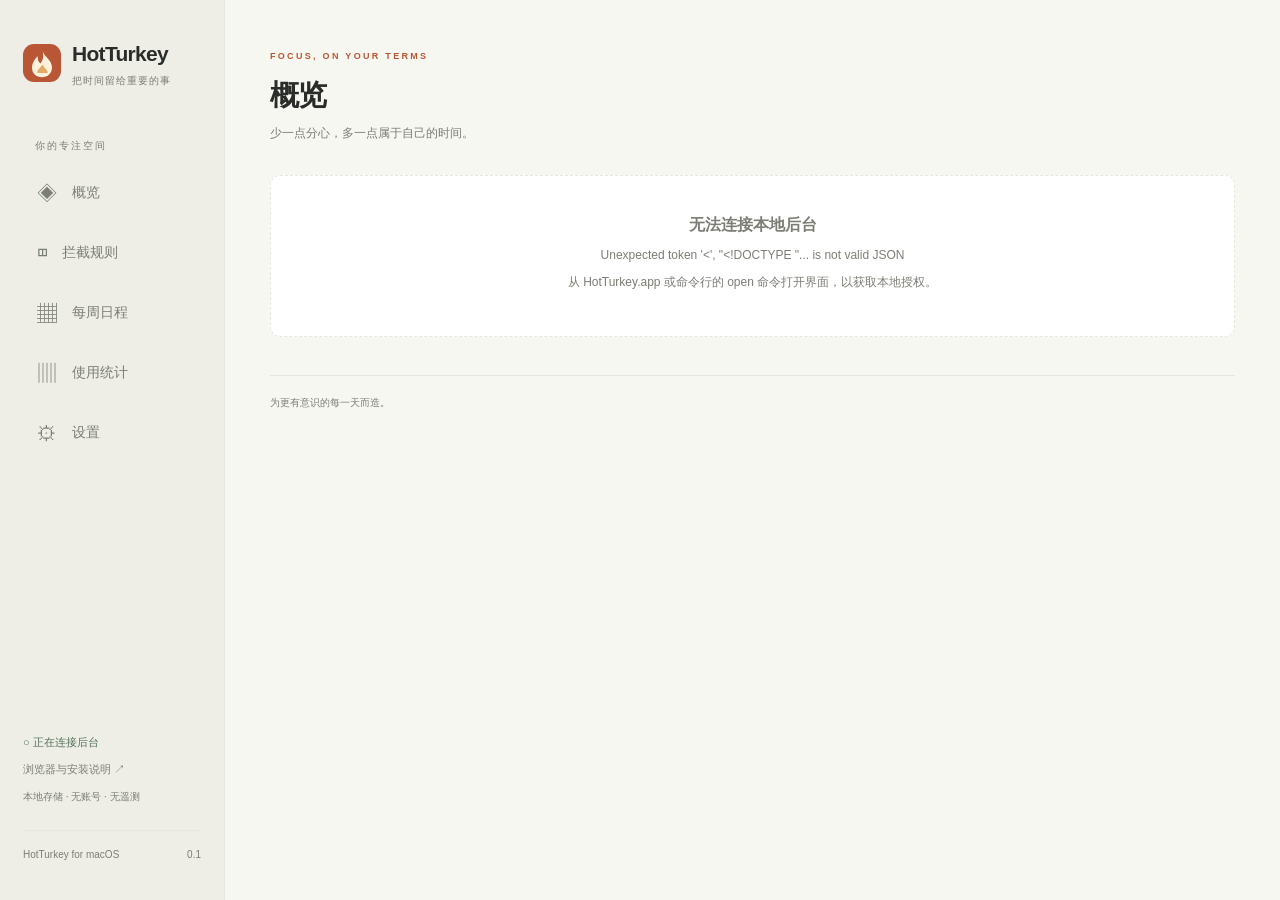
==== web/index.html @ 6fb6f820 "Release HotTurkey 0.1.0 public preview" ====
<!doctype html>
<html lang="zh-CN"><head><meta charset="utf-8"><meta name="viewport" content="width=device-width,initial-scale=1"><title>HotTurkey · 专注于此刻</title><link rel="icon" href="icon.svg"><link rel="stylesheet" href="style.css"><script src="app.js" defer></script></head>
<body><aside><a class="brand" href="#overview"><img src="icon.svg" alt=""><span>HotTurkey<small>把时间留给重要的事</small></span></a><div class="nav-label">你的专注空间</div><nav><button data-page="overview">◈ <span>概览</span></button><button data-page="blocks">◫ <span>拦截规则</span></button><button data-page="schedule">▦ <span>每周日程</span></button><button data-page="statistics">▥ <span>使用统计</span></button><button data-page="settings">⚙ <span>设置</span></button></nav><div class="sidebar-bottom"><div id="connection" class="connection">○ 正在连接后台</div><button class="subtle" data-action="setup">浏览器与安装说明 ↗</button><small>本地存储 · 无账号 · 无遥测</small><div class="version">HotTurkey for macOS <span>0.1</span></div></div></aside>
<main><header><div><span class="eyebrow" id="eyebrow">FOCUS, ON YOUR TERMS</span><h1 id="title">概览</h1><p id="subtitle">少一点分心，多一点属于自己的时间。</p></div><div id="header-actions"></div></header><div id="content"><div class="loading">正在连接你的专注空间…</div></div><footer>为更有意识的每一天而造。<span id="clock"></span></footer></main>
<dialog id="modal"><div id="modal-body"></div></dialog><div id="toast" role="status"></div></body></html>
---- web/style.css ----
:root{--bg:#f7f7f2;--panel:#fff;--side:#eeeee6;--ink:#292c28;--muted:#7b7e74;--line:#e5e6dc;--accent:#b95636;--tint:#fbede5;--green:#53715a;--green-tint:#eaf1e9;--shadow:0 16px 60px #232b2512}*{box-sizing:border-box}body{margin:0;background:var(--bg);color:var(--ink);font:14px -apple-system,BlinkMacSystemFont,"Helvetica Neue",sans-serif;line-height:1.6}body.dark{--bg:#191c19;--panel:#242824;--side:#20231e;--ink:#e9ece4;--muted:#a0a898;--line:#3a4036;--tint:#4a3024;--green-tint:#283e2a;--shadow:0 16px 60px #0005}button,input,select,textarea{font:inherit}button,a,input,select,textarea{outline-color:var(--accent)}button{cursor:pointer;border:1px solid var(--line);border-radius:8px;padding:9px 15px;background:var(--panel);color:var(--ink);font-weight:500;transition:background .15s,transform .15s}button:hover{background:var(--side)}button:active{transform:translateY(1px)}button:disabled{opacity:.45;cursor:not-allowed}button.primary{background:var(--accent);color:#fff;border-color:var(--accent)}button.primary:hover{filter:brightness(1.08)}button.danger{color:#ba4432}.subtle{background:none;border:0;color:var(--muted)}a{color:var(--accent);text-decoration:none}small{color:var(--muted)}aside{position:fixed;inset:0 auto 0 0;width:225px;background:var(--side);padding:37px 23px;display:flex;flex-direction:column;border-right:1px solid var(--line)}.brand{display:flex;align-items:center;gap:11px;color:var(--ink);font-size:21px;font-weight:700;letter-spacing:-.7px}.brand img{width:38px;height:38px}.brand small{display:block;font-size:10px;letter-spacing:1px;font-weight:400;margin-top:2px}.nav-label{margin:49px 12px 13px;font-size:10px;letter-spacing:2px;color:var(--muted)}nav{display:grid;gap:8px}nav button{text-align:left;border:0;background:transparent;font-size:20px;color:var(--muted);padding:10px 14px;display:flex;gap:15px;align-items:center}nav span{font-size:14px}nav button.selected{background:var(--panel);color:var(--accent);box-shadow:0 2px 4px #00000003}.sidebar-bottom{margin-top:auto;display:grid;gap:10px}.sidebar-bottom button{text-align:left;font-size:11px;padding:0}.sidebar-bottom small{font-size:10px}.connection{font-size:11px;color:var(--green);display:flex;align-items:center;gap:8px}.connection.bad{color:var(--accent)}.version{border-top:1px solid var(--line);padding-top:16px;margin-top:15px;color:var(--muted);font-size:10px}.version span{float:right}main{margin-left:225px;padding:43px 45px 0;max-width:1600px}header{display:flex;justify-content:space-between;align-items:center;margin-bottom:32px;gap:20px}.eyebrow{font-size:9px;letter-spacing:2.3px;color:var(--accent);font-weight:600}h1{font-size:29px;letter-spacing:-.9px;margin:7px 0 5px;font-weight:650}header p{font-size:12px;color:var(--muted);margin:0}h2{font-size:16px;font-weight:600;margin:0}h3{font-size:14px;font-weight:600;margin:0}p{margin:8px 0}.hero{background:var(--green-tint);border:1px solid var(--line);padding:28px 30px;border-radius:13px;display:flex;justify-content:space-between;align-items:center;gap:20px;margin-bottom:23px}.hero h2{font-size:22px;font-weight:550;letter-spacing:-.5px}.hero p{color:var(--green);font-size:12px;margin-top:7px}.hero-icon{font-size:55px;color:var(--green);font-weight:200}.metrics{display:grid;grid-template-columns:repeat(3,1fr);gap:15px;margin-bottom:28px}.metric{padding:18px 21px;border:1px solid var(--line);border-radius:11px;background:var(--panel)}.metric label{font-size:11px;color:var(--muted);display:block}.metric strong{font-size:29px;font-weight:550;letter-spacing:-.8px}.metric small{margin-left:7px}.section-head{display:flex;align-items:center;justify-content:space-between;margin:24px 0 14px}.section-head small{font-size:11px}.cards{display:grid;gap:11px}.card{border:1px solid var(--line);background:var(--panel);border-radius:11px;padding:20px 23px;display:flex;align-items:center;gap:16px}.block-icon{height:42px;min-width:42px;background:var(--tint);color:var(--accent);display:grid;place-items:center;border-radius:10px;font-size:21px}.card-main{flex:1;min-width:0}.card h3{font-size:14px}.card h3 button{padding:0;border:0;background:none;text-align:left}.card p{font-size:11px;color:var(--muted);margin:5px 0 0}.tags{display:flex;gap:8px;align-items:center;flex-wrap:wrap}.tag{font-size:10px;padding:3px 9px;border:1px solid var(--line);border-radius:5px;color:var(--muted);white-space:nowrap}.tag.green{background:var(--green-tint);border:0;color:var(--green)}.tag.orange{background:var(--tint);color:var(--accent);border:0}.row-actions{display:flex;align-items:center;gap:7px}.icon-button{padding:6px 10px;border-color:transparent;background:none;color:var(--muted)}.switch{border:0;border-radius:99px;width:36px;height:21px;padding:3px;background:#b9beb2;display:flex;align-items:center}.switch:before{content:"";width:15px;height:15px;border-radius:50%;background:white;box-shadow:0 1px 3px #0002}.switch.on{background:var(--green);justify-content:flex-end}.switch:hover{filter:brightness(1.1)}.empty{padding:36px;text-align:center;border:1px dashed var(--line);border-radius:10px;color:var(--muted);background:var(--panel)}.empty p{font-size:12px}.toolbar{display:flex;gap:8px;align-items:center;flex-wrap:wrap;margin-bottom:18px}.toolbar input{max-width:230px}.grow{flex:1}.panel{padding:23px;background:var(--panel);border:1px solid var(--line);border-radius:11px;margin-bottom:18px}.panel p{color:var(--muted);font-size:12px}.timeline{display:grid;grid-template-columns:55px repeat(7,minmax(75px,1fr));border:1px solid var(--line);border-radius:10px;background:var(--panel);overflow:hidden;user-select:none}.time-header{height:43px;text-align:center;border-bottom:1px solid var(--line);padding-top:11px;font-size:11px;color:var(--muted)}.day-column{height:720px;position:relative;border-left:1px solid var(--line);background:repeating-linear-gradient(to bottom,transparent 0,transparent 29px,var(--line) 29px,var(--line) 30px);touch-action:none}.time-labels{position:relative;height:720px}.time-labels span{position:absolute;left:8px;transform:translateY(-50%);font-size:9px;color:var(--muted)}.calendar-event{position:absolute;left:3px;right:3px;border-radius:5px;padding:3px 5px;font-size:9px;line-height:1.4;background:var(--tint);color:var(--accent);border:1px solid var(--accent);overflow:hidden;cursor:pointer}.calendar-event.preview{opacity:.6}.calendar-event small{display:block;color:inherit;font-size:8px}.schedule-scroller{max-height:590px;overflow:auto}.settings-row{display:flex;align-items:center;justify-content:space-between;border-bottom:1px solid var(--line);padding:16px 0;gap:25px}.settings-row:last-child{border:0;padding-bottom:0}.settings-row p{margin:3px 0 0;font-size:11px}.settings-row input[type=checkbox]{width:17px;height:17px;accent-color:var(--accent)}.settings-row select,.settings-row input[type=number]{max-width:180px}input,textarea,select{border:1px solid var(--line);background:var(--panel);color:var(--ink);border-radius:7px;padding:9px 11px;width:100%}textarea{resize:vertical;min-height:150px;line-height:1.7;font:12px ui-monospace,SFMono-Regular,monospace}label.field{display:block;margin-bottom:16px;font-size:12px}label.field>span{display:block;margin-bottom:6px;color:var(--muted)}.form-grid{display:grid;grid-template-columns:1fr 1fr;gap:0 18px}.form-grid .full{grid-column:1/-1}.help{font-size:11px;color:var(--muted);line-height:1.8;margin:8px 0 17px}.hint{padding:12px 15px;background:var(--tint);border-radius:7px;font-size:11px;color:var(--accent);margin-bottom:18px}.bad-text{color:#ba4432}.success-text{color:var(--green)}dialog{border:1px solid var(--line);padding:0;border-radius:14px;box-shadow:var(--shadow);width:760px;max-width:calc(100vw - 60px);max-height:90vh;background:var(--panel);color:var(--ink)}dialog::backdrop{background:#17201855;backdrop-filter:blur(4px)}.modal-head{padding:25px 28px 17px;display:flex;justify-content:space-between;align-items:center}.modal-head h2{font-size:21px;font-weight:550}.modal-content{padding:0 28px 25px;max-height:65vh;overflow-y:auto}.modal-footer{display:flex;gap:9px;justify-content:flex-end;padding:17px 28px;background:var(--bg);border-top:1px solid var(--line)}.tabs{display:flex;gap:4px;border-bottom:1px solid var(--line);margin-bottom:20px;flex-wrap:wrap}.tabs button{border:0;background:none;border-radius:0;padding:10px 11px;font-size:12px;color:var(--muted);border-bottom:2px solid transparent}.tabs button.active{border-bottom-color:var(--accent);color:var(--accent)}.inline{display:flex;gap:8px;align-items:center}.inline button{white-space:nowrap}.days{display:flex;gap:7px}.days label{display:flex;align-items:center;gap:3px;font-size:11px}.days input{width:auto;accent-color:var(--accent)}.interval{display:flex;align-items:center;justify-content:space-between;padding:10px 12px;border:1px solid var(--line);border-radius:6px;margin-bottom:8px;font-size:12px}.error{font-size:12px;color:#b74731;margin:8px 0;min-height:18px}.challenge{padding:15px;background:var(--bg);border-radius:7px;font:13px ui-monospace,monospace;word-break:break-all;user-select:none;white-space:pre-wrap}.chart-row{display:grid;grid-template-columns:180px 1fr 70px;align-items:center;gap:15px;padding:12px 0;border-bottom:1px solid var(--line);font-size:12px}.chart-label{overflow:hidden;text-overflow:ellipsis;white-space:nowrap}.chart-track{height:8px;border-radius:9px;background:var(--bg)}.chart-bar{height:100%;border-radius:9px;background:var(--accent)}.chart-value{text-align:right;color:var(--muted);font-size:11px}.tiny{font-size:10px;color:var(--muted)}.day-chart{display:flex;height:135px;gap:12px;align-items:flex-end;margin-top:25px}.day-bar{flex:1;display:flex;align-items:center;flex-direction:column;justify-content:flex-end;height:100%;font-size:9px;color:var(--muted)}.day-bar div{width:65%;background:var(--green);border-radius:4px 4px 0 0;min-height:2px}.day-bar span{margin-top:7px}footer{margin-top:38px;border-top:1px solid var(--line);padding:19px 0;font-size:10px;color:var(--muted);display:flex;justify-content:space-between}.loading{padding:80px;text-align:center;color:var(--muted)}#toast{position:fixed;bottom:25px;left:calc(50% + 112px);transform:translateX(-50%);background:var(--ink);color:var(--panel);border-radius:9px;padding:11px 20px;box-shadow:var(--shadow);opacity:0;pointer-events:none;transition:opacity .2s;z-index:100}#toast.show{opacity:1}.setup-list{display:grid;gap:15px;counter-reset:steps}.setup-list>div{padding:15px;border:1px solid var(--line);border-radius:7px}.setup-list b{display:block;margin-bottom:5px;font-size:13px}.setup-list p{font-size:12px;color:var(--muted)}code{font:11px ui-monospace,monospace;word-break:break-all;background:var(--bg);padding:3px 5px;border-radius:4px}.check{display:inline-flex;align-items:center;gap:7px;font-size:12px}.check input{width:auto}.progress{height:3px;background:var(--line);margin-top:8px}.progress div{height:100%;background:var(--green)}@media(max-width:1050px){aside{width:190px;padding:30px 17px}main{margin-left:190px;padding:35px 25px 0}.row-actions{gap:2px}.card{padding:16px;gap:12px}.brand{font-size:19px}.card .tags{gap:4px}.chart-row{grid-template-columns:140px 1fr 65px}}@media(max-width:760px){aside{width:70px;padding:25px 10px}.brand span,.nav-label,nav span,.sidebar-bottom{display:none}.brand img{width:38px}nav{margin-top:30px}nav button{padding:12px}main{margin-left:70px;padding:25px 18px}header{align-items:flex-start}.card{flex-wrap:wrap}.row-actions{margin-left:auto}.metrics{gap:7px}.metric{padding:12px}.metric strong{font-size:23px}.hero{padding:20px}.form-grid{grid-template-columns:1fr}.chart-row{grid-template-columns:110px 1fr 50px}#toast{left:55%}}
:root .toolbar>select,:root .toolbar>input{width:auto;max-width:250px}:root .toolbar>input{min-width:150px}
.calendar-event.preview{pointer-events:none}
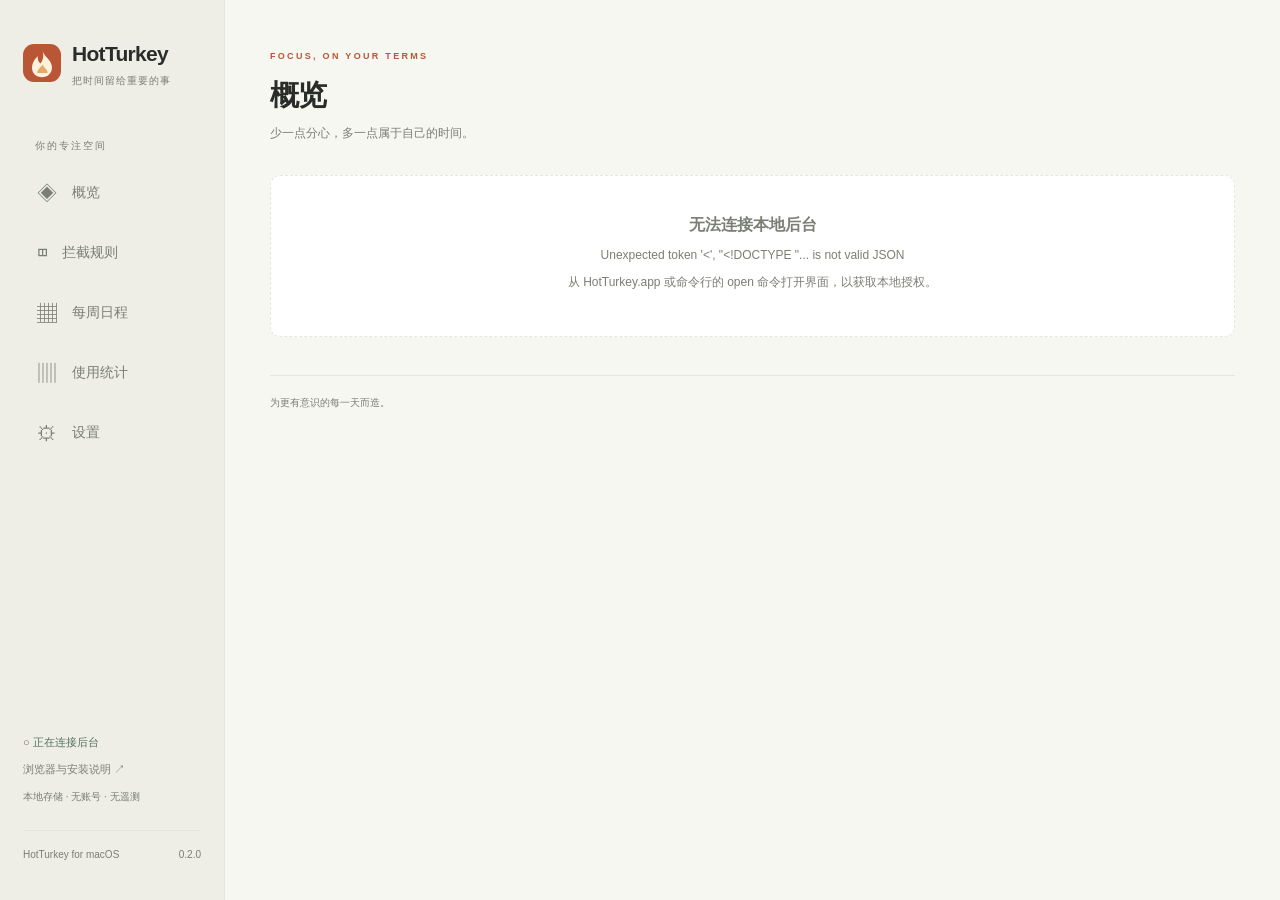
==== commit d9cc2d6c: "Release 0.2.0: tab grants, rule imports and startup recovery" ====
--- a/web/index.html
+++ b/web/index.html
@@ -1,5 +1,5 @@
 <!doctype html>
 <html lang="zh-CN"><head><meta charset="utf-8"><meta name="viewport" content="width=device-width,initial-scale=1"><title>HotTurkey · 专注于此刻</title><link rel="icon" href="icon.svg"><link rel="stylesheet" href="style.css"><script src="app.js" defer></script></head>
-<body><aside><a class="brand" href="#overview"><img src="icon.svg" alt=""><span>HotTurkey<small>把时间留给重要的事</small></span></a><div class="nav-label">你的专注空间</div><nav><button data-page="overview">◈ <span>概览</span></button><button data-page="blocks">◫ <span>拦截规则</span></button><button data-page="schedule">▦ <span>每周日程</span></button><button data-page="statistics">▥ <span>使用统计</span></button><button data-page="settings">⚙ <span>设置</span></button></nav><div class="sidebar-bottom"><div id="connection" class="connection">○ 正在连接后台</div><button class="subtle" data-action="setup">浏览器与安装说明 ↗</button><small>本地存储 · 无账号 · 无遥测</small><div class="version">HotTurkey for macOS <span>0.1</span></div></div></aside>
+<body><aside><a class="brand" href="#overview"><img src="icon.svg" alt=""><span>HotTurkey<small>把时间留给重要的事</small></span></a><div class="nav-label">你的专注空间</div><nav><button data-page="overview">◈ <span>概览</span></button><button data-page="blocks">◫ <span>拦截规则</span></button><button data-page="schedule">▦ <span>每周日程</span></button><button data-page="statistics">▥ <span>使用统计</span></button><button data-page="settings">⚙ <span>设置</span></button></nav><div class="sidebar-bottom"><div id="connection" class="connection">○ 正在连接后台</div><button class="subtle" data-action="setup">浏览器与安装说明 ↗</button><small>本地存储 · 无账号 · 无遥测</small><div class="version">HotTurkey for macOS <span>0.2.0</span></div></div></aside>
 <main><header><div><span class="eyebrow" id="eyebrow">FOCUS, ON YOUR TERMS</span><h1 id="title">概览</h1><p id="subtitle">少一点分心，多一点属于自己的时间。</p></div><div id="header-actions"></div></header><div id="content"><div class="loading">正在连接你的专注空间…</div></div><footer>为更有意识的每一天而造。<span id="clock"></span></footer></main>
 <dialog id="modal"><div id="modal-body"></div></dialog><div id="toast" role="status"></div></body></html>
--- a/web/style.css
+++ b/web/style.css
@@ -1,3 +1,4 @@
 :root{--bg:#f7f7f2;--panel:#fff;--side:#eeeee6;--ink:#292c28;--muted:#7b7e74;--line:#e5e6dc;--accent:#b95636;--tint:#fbede5;--green:#53715a;--green-tint:#eaf1e9;--shadow:0 16px 60px #232b2512}*{box-sizing:border-box}body{margin:0;background:var(--bg);color:var(--ink);font:14px -apple-system,BlinkMacSystemFont,"Helvetica Neue",sans-serif;line-height:1.6}body.dark{--bg:#191c19;--panel:#242824;--side:#20231e;--ink:#e9ece4;--muted:#a0a898;--line:#3a4036;--tint:#4a3024;--green-tint:#283e2a;--shadow:0 16px 60px #0005}button,input,select,textarea{font:inherit}button,a,input,select,textarea{outline-color:var(--accent)}button{cursor:pointer;border:1px solid var(--line);border-radius:8px;padding:9px 15px;background:var(--panel);color:var(--ink);font-weight:500;transition:background .15s,transform .15s}button:hover{background:var(--side)}button:active{transform:translateY(1px)}button:disabled{opacity:.45;cursor:not-allowed}button.primary{background:var(--accent);color:#fff;border-color:var(--accent)}button.primary:hover{filter:brightness(1.08)}button.danger{color:#ba4432}.subtle{background:none;border:0;color:var(--muted)}a{color:var(--accent);text-decoration:none}small{color:var(--muted)}aside{position:fixed;inset:0 auto 0 0;width:225px;background:var(--side);padding:37px 23px;display:flex;flex-direction:column;border-right:1px solid var(--line)}.brand{display:flex;align-items:center;gap:11px;color:var(--ink);font-size:21px;font-weight:700;letter-spacing:-.7px}.brand img{width:38px;height:38px}.brand small{display:block;font-size:10px;letter-spacing:1px;font-weight:400;margin-top:2px}.nav-label{margin:49px 12px 13px;font-size:10px;letter-spacing:2px;color:var(--muted)}nav{display:grid;gap:8px}nav button{text-align:left;border:0;background:transparent;font-size:20px;color:var(--muted);padding:10px 14px;display:flex;gap:15px;align-items:center}nav span{font-size:14px}nav button.selected{background:var(--panel);color:var(--accent);box-shadow:0 2px 4px #00000003}.sidebar-bottom{margin-top:auto;display:grid;gap:10px}.sidebar-bottom button{text-align:left;font-size:11px;padding:0}.sidebar-bottom small{font-size:10px}.connection{font-size:11px;color:var(--green);display:flex;align-items:center;gap:8px}.connection.bad{color:var(--accent)}.version{border-top:1px solid var(--line);padding-top:16px;margin-top:15px;color:var(--muted);font-size:10px}.version span{float:right}main{margin-left:225px;padding:43px 45px 0;max-width:1600px}header{display:flex;justify-content:space-between;align-items:center;margin-bottom:32px;gap:20px}.eyebrow{font-size:9px;letter-spacing:2.3px;color:var(--accent);font-weight:600}h1{font-size:29px;letter-spacing:-.9px;margin:7px 0 5px;font-weight:650}header p{font-size:12px;color:var(--muted);margin:0}h2{font-size:16px;font-weight:600;margin:0}h3{font-size:14px;font-weight:600;margin:0}p{margin:8px 0}.hero{background:var(--green-tint);border:1px solid var(--line);padding:28px 30px;border-radius:13px;display:flex;justify-content:space-between;align-items:center;gap:20px;margin-bottom:23px}.hero h2{font-size:22px;font-weight:550;letter-spacing:-.5px}.hero p{color:var(--green);font-size:12px;margin-top:7px}.hero-icon{font-size:55px;color:var(--green);font-weight:200}.metrics{display:grid;grid-template-columns:repeat(3,1fr);gap:15px;margin-bottom:28px}.metric{padding:18px 21px;border:1px solid var(--line);border-radius:11px;background:var(--panel)}.metric label{font-size:11px;color:var(--muted);display:block}.metric strong{font-size:29px;font-weight:550;letter-spacing:-.8px}.metric small{margin-left:7px}.section-head{display:flex;align-items:center;justify-content:space-between;margin:24px 0 14px}.section-head small{font-size:11px}.cards{display:grid;gap:11px}.card{border:1px solid var(--line);background:var(--panel);border-radius:11px;padding:20px 23px;display:flex;align-items:center;gap:16px}.block-icon{height:42px;min-width:42px;background:var(--tint);color:var(--accent);display:grid;place-items:center;border-radius:10px;font-size:21px}.card-main{flex:1;min-width:0}.card h3{font-size:14px}.card h3 button{padding:0;border:0;background:none;text-align:left}.card p{font-size:11px;color:var(--muted);margin:5px 0 0}.tags{display:flex;gap:8px;align-items:center;flex-wrap:wrap}.tag{font-size:10px;padding:3px 9px;border:1px solid var(--line);border-radius:5px;color:var(--muted);white-space:nowrap}.tag.green{background:var(--green-tint);border:0;color:var(--green)}.tag.orange{background:var(--tint);color:var(--accent);border:0}.row-actions{display:flex;align-items:center;gap:7px}.icon-button{padding:6px 10px;border-color:transparent;background:none;color:var(--muted)}.switch{border:0;border-radius:99px;width:36px;height:21px;padding:3px;background:#b9beb2;display:flex;align-items:center}.switch:before{content:"";width:15px;height:15px;border-radius:50%;background:white;box-shadow:0 1px 3px #0002}.switch.on{background:var(--green);justify-content:flex-end}.switch:hover{filter:brightness(1.1)}.empty{padding:36px;text-align:center;border:1px dashed var(--line);border-radius:10px;color:var(--muted);background:var(--panel)}.empty p{font-size:12px}.toolbar{display:flex;gap:8px;align-items:center;flex-wrap:wrap;margin-bottom:18px}.toolbar input{max-width:230px}.grow{flex:1}.panel{padding:23px;background:var(--panel);border:1px solid var(--line);border-radius:11px;margin-bottom:18px}.panel p{color:var(--muted);font-size:12px}.timeline{display:grid;grid-template-columns:55px repeat(7,minmax(75px,1fr));border:1px solid var(--line);border-radius:10px;background:var(--panel);overflow:hidden;user-select:none}.time-header{height:43px;text-align:center;border-bottom:1px solid var(--line);padding-top:11px;font-size:11px;color:var(--muted)}.day-column{height:720px;position:relative;border-left:1px solid var(--line);background:repeating-linear-gradient(to bottom,transparent 0,transparent 29px,var(--line) 29px,var(--line) 30px);touch-action:none}.time-labels{position:relative;height:720px}.time-labels span{position:absolute;left:8px;transform:translateY(-50%);font-size:9px;color:var(--muted)}.calendar-event{position:absolute;left:3px;right:3px;border-radius:5px;padding:3px 5px;font-size:9px;line-height:1.4;background:var(--tint);color:var(--accent);border:1px solid var(--accent);overflow:hidden;cursor:pointer}.calendar-event.preview{opacity:.6}.calendar-event small{display:block;color:inherit;font-size:8px}.schedule-scroller{max-height:590px;overflow:auto}.settings-row{display:flex;align-items:center;justify-content:space-between;border-bottom:1px solid var(--line);padding:16px 0;gap:25px}.settings-row:last-child{border:0;padding-bottom:0}.settings-row p{margin:3px 0 0;font-size:11px}.settings-row input[type=checkbox]{width:17px;height:17px;accent-color:var(--accent)}.settings-row select,.settings-row input[type=number]{max-width:180px}input,textarea,select{border:1px solid var(--line);background:var(--panel);color:var(--ink);border-radius:7px;padding:9px 11px;width:100%}textarea{resize:vertical;min-height:150px;line-height:1.7;font:12px ui-monospace,SFMono-Regular,monospace}label.field{display:block;margin-bottom:16px;font-size:12px}label.field>span{display:block;margin-bottom:6px;color:var(--muted)}.form-grid{display:grid;grid-template-columns:1fr 1fr;gap:0 18px}.form-grid .full{grid-column:1/-1}.help{font-size:11px;color:var(--muted);line-height:1.8;margin:8px 0 17px}.hint{padding:12px 15px;background:var(--tint);border-radius:7px;font-size:11px;color:var(--accent);margin-bottom:18px}.bad-text{color:#ba4432}.success-text{color:var(--green)}dialog{border:1px solid var(--line);padding:0;border-radius:14px;box-shadow:var(--shadow);width:760px;max-width:calc(100vw - 60px);max-height:90vh;background:var(--panel);color:var(--ink)}dialog::backdrop{background:#17201855;backdrop-filter:blur(4px)}.modal-head{padding:25px 28px 17px;display:flex;justify-content:space-between;align-items:center}.modal-head h2{font-size:21px;font-weight:550}.modal-content{padding:0 28px 25px;max-height:65vh;overflow-y:auto}.modal-footer{display:flex;gap:9px;justify-content:flex-end;padding:17px 28px;background:var(--bg);border-top:1px solid var(--line)}.tabs{display:flex;gap:4px;border-bottom:1px solid var(--line);margin-bottom:20px;flex-wrap:wrap}.tabs button{border:0;background:none;border-radius:0;padding:10px 11px;font-size:12px;color:var(--muted);border-bottom:2px solid transparent}.tabs button.active{border-bottom-color:var(--accent);color:var(--accent)}.inline{display:flex;gap:8px;align-items:center}.inline button{white-space:nowrap}.days{display:flex;gap:7px}.days label{display:flex;align-items:center;gap:3px;font-size:11px}.days input{width:auto;accent-color:var(--accent)}.interval{display:flex;align-items:center;justify-content:space-between;padding:10px 12px;border:1px solid var(--line);border-radius:6px;margin-bottom:8px;font-size:12px}.error{font-size:12px;color:#b74731;margin:8px 0;min-height:18px}.challenge{padding:15px;background:var(--bg);border-radius:7px;font:13px ui-monospace,monospace;word-break:break-all;user-select:none;white-space:pre-wrap}.chart-row{display:grid;grid-template-columns:180px 1fr 70px;align-items:center;gap:15px;padding:12px 0;border-bottom:1px solid var(--line);font-size:12px}.chart-label{overflow:hidden;text-overflow:ellipsis;white-space:nowrap}.chart-track{height:8px;border-radius:9px;background:var(--bg)}.chart-bar{height:100%;border-radius:9px;background:var(--accent)}.chart-value{text-align:right;color:var(--muted);font-size:11px}.tiny{font-size:10px;color:var(--muted)}.day-chart{display:flex;height:135px;gap:12px;align-items:flex-end;margin-top:25px}.day-bar{flex:1;display:flex;align-items:center;flex-direction:column;justify-content:flex-end;height:100%;font-size:9px;color:var(--muted)}.day-bar div{width:65%;background:var(--green);border-radius:4px 4px 0 0;min-height:2px}.day-bar span{margin-top:7px}footer{margin-top:38px;border-top:1px solid var(--line);padding:19px 0;font-size:10px;color:var(--muted);display:flex;justify-content:space-between}.loading{padding:80px;text-align:center;color:var(--muted)}#toast{position:fixed;bottom:25px;left:calc(50% + 112px);transform:translateX(-50%);background:var(--ink);color:var(--panel);border-radius:9px;padding:11px 20px;box-shadow:var(--shadow);opacity:0;pointer-events:none;transition:opacity .2s;z-index:100}#toast.show{opacity:1}.setup-list{display:grid;gap:15px;counter-reset:steps}.setup-list>div{padding:15px;border:1px solid var(--line);border-radius:7px}.setup-list b{display:block;margin-bottom:5px;font-size:13px}.setup-list p{font-size:12px;color:var(--muted)}code{font:11px ui-monospace,monospace;word-break:break-all;background:var(--bg);padding:3px 5px;border-radius:4px}.check{display:inline-flex;align-items:center;gap:7px;font-size:12px}.check input{width:auto}.progress{height:3px;background:var(--line);margin-top:8px}.progress div{height:100%;background:var(--green)}@media(max-width:1050px){aside{width:190px;padding:30px 17px}main{margin-left:190px;padding:35px 25px 0}.row-actions{gap:2px}.card{padding:16px;gap:12px}.brand{font-size:19px}.card .tags{gap:4px}.chart-row{grid-template-columns:140px 1fr 65px}}@media(max-width:760px){aside{width:70px;padding:25px 10px}.brand span,.nav-label,nav span,.sidebar-bottom{display:none}.brand img{width:38px}nav{margin-top:30px}nav button{padding:12px}main{margin-left:70px;padding:25px 18px}header{align-items:flex-start}.card{flex-wrap:wrap}.row-actions{margin-left:auto}.metrics{gap:7px}.metric{padding:12px}.metric strong{font-size:23px}.hero{padding:20px}.form-grid{grid-template-columns:1fr}.chart-row{grid-template-columns:110px 1fr 50px}#toast{left:55%}}
 :root .toolbar>select,:root .toolbar>input{width:auto;max-width:250px}:root .toolbar>input{min-width:150px}
 .calendar-event.preview{pointer-events:none}
+.import-block-list{max-height:240px;overflow:auto;border:1px solid var(--line);border-radius:8px;padding:12px}.import-block-list .check{display:flex;width:100%;padding:6px 0}.import-block-list small{color:var(--muted)}
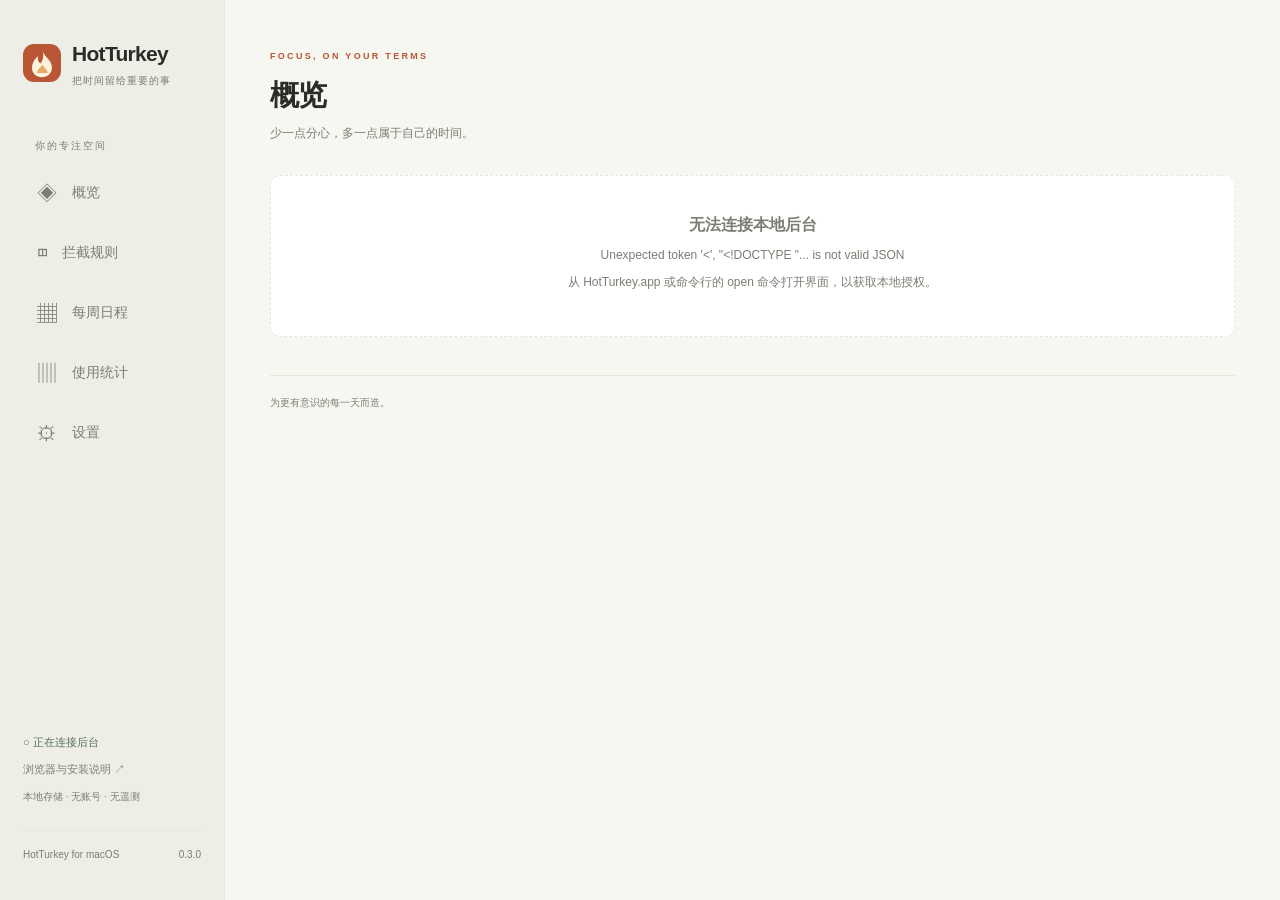
==== commit f3fb1e51: "Align desktop version label with 0.3.0 package" ====
--- a/web/index.html
+++ b/web/index.html
@@ -1,5 +1,5 @@
 <!doctype html>
-<html lang="zh-CN"><head><meta charset="utf-8"><meta name="viewport" content="width=device-width,initial-scale=1"><title>HotTurkey · 专注于此刻</title><link rel="icon" href="icon.svg"><link rel="stylesheet" href="style.css"><script src="app.js" defer></script></head>
-<body><aside><a class="brand" href="#overview"><img src="icon.svg" alt=""><span>HotTurkey<small>把时间留给重要的事</small></span></a><div class="nav-label">你的专注空间</div><nav><button data-page="overview">◈ <span>概览</span></button><button data-page="blocks">◫ <span>拦截规则</span></button><button data-page="schedule">▦ <span>每周日程</span></button><button data-page="statistics">▥ <span>使用统计</span></button><button data-page="settings">⚙ <span>设置</span></button></nav><div class="sidebar-bottom"><div id="connection" class="connection">○ 正在连接后台</div><button class="subtle" data-action="setup">浏览器与安装说明 ↗</button><small>本地存储 · 无账号 · 无遥测</small><div class="version">HotTurkey for macOS <span>0.2.0</span></div></div></aside>
+<html lang="zh-CN"><head><meta charset="utf-8"><meta name="viewport" content="width=device-width,initial-scale=1"><title>HotTurkey · 专注于此刻</title><link rel="icon" href="icon.svg"><link rel="stylesheet" href="style.css"><script src="text-size.js" defer></script><script src="app.js" defer></script></head>
+<body><aside><a aria-label="HotTurkey 概览" class="brand" href="#overview"><img src="icon.svg" alt=""><span>HotTurkey<small>把时间留给重要的事</small></span></a><div class="nav-label">你的专注空间</div><nav><button aria-label="概览" data-page="overview">◈ <span>概览</span></button><button aria-label="拦截规则" data-page="blocks">◫ <span>拦截规则</span></button><button aria-label="每周日程" data-page="schedule">▦ <span>每周日程</span></button><button aria-label="使用统计" data-page="statistics">▥ <span>使用统计</span></button><button aria-label="设置" data-page="settings">⚙ <span>设置</span></button></nav><div class="sidebar-bottom"><div id="connection" class="connection">○ 正在连接后台</div><button class="subtle" data-action="setup">浏览器与安装说明 ↗</button><small>本地存储 · 无账号 · 无遥测</small><div class="version">HotTurkey for macOS <span>0.3.0</span></div></div></aside>
 <main><header><div><span class="eyebrow" id="eyebrow">FOCUS, ON YOUR TERMS</span><h1 id="title">概览</h1><p id="subtitle">少一点分心，多一点属于自己的时间。</p></div><div id="header-actions"></div></header><div id="content"><div class="loading">正在连接你的专注空间…</div></div><footer>为更有意识的每一天而造。<span id="clock"></span></footer></main>
 <dialog id="modal"><div id="modal-body"></div></dialog><div id="toast" role="status"></div></body></html>
--- a/web/style.css
+++ b/web/style.css
@@ -1,4 +1,9 @@
-:root{--bg:#f7f7f2;--panel:#fff;--side:#eeeee6;--ink:#292c28;--muted:#7b7e74;--line:#e5e6dc;--accent:#b95636;--tint:#fbede5;--green:#53715a;--green-tint:#eaf1e9;--shadow:0 16px 60px #232b2512}*{box-sizing:border-box}body{margin:0;background:var(--bg);color:var(--ink);font:14px -apple-system,BlinkMacSystemFont,"Helvetica Neue",sans-serif;line-height:1.6}body.dark{--bg:#191c19;--panel:#242824;--side:#20231e;--ink:#e9ece4;--muted:#a0a898;--line:#3a4036;--tint:#4a3024;--green-tint:#283e2a;--shadow:0 16px 60px #0005}button,input,select,textarea{font:inherit}button,a,input,select,textarea{outline-color:var(--accent)}button{cursor:pointer;border:1px solid var(--line);border-radius:8px;padding:9px 15px;background:var(--panel);color:var(--ink);font-weight:500;transition:background .15s,transform .15s}button:hover{background:var(--side)}button:active{transform:translateY(1px)}button:disabled{opacity:.45;cursor:not-allowed}button.primary{background:var(--accent);color:#fff;border-color:var(--accent)}button.primary:hover{filter:brightness(1.08)}button.danger{color:#ba4432}.subtle{background:none;border:0;color:var(--muted)}a{color:var(--accent);text-decoration:none}small{color:var(--muted)}aside{position:fixed;inset:0 auto 0 0;width:225px;background:var(--side);padding:37px 23px;display:flex;flex-direction:column;border-right:1px solid var(--line)}.brand{display:flex;align-items:center;gap:11px;color:var(--ink);font-size:21px;font-weight:700;letter-spacing:-.7px}.brand img{width:38px;height:38px}.brand small{display:block;font-size:10px;letter-spacing:1px;font-weight:400;margin-top:2px}.nav-label{margin:49px 12px 13px;font-size:10px;letter-spacing:2px;color:var(--muted)}nav{display:grid;gap:8px}nav button{text-align:left;border:0;background:transparent;font-size:20px;color:var(--muted);padding:10px 14px;display:flex;gap:15px;align-items:center}nav span{font-size:14px}nav button.selected{background:var(--panel);color:var(--accent);box-shadow:0 2px 4px #00000003}.sidebar-bottom{margin-top:auto;display:grid;gap:10px}.sidebar-bottom button{text-align:left;font-size:11px;padding:0}.sidebar-bottom small{font-size:10px}.connection{font-size:11px;color:var(--green);display:flex;align-items:center;gap:8px}.connection.bad{color:var(--accent)}.version{border-top:1px solid var(--line);padding-top:16px;margin-top:15px;color:var(--muted);font-size:10px}.version span{float:right}main{margin-left:225px;padding:43px 45px 0;max-width:1600px}header{display:flex;justify-content:space-between;align-items:center;margin-bottom:32px;gap:20px}.eyebrow{font-size:9px;letter-spacing:2.3px;color:var(--accent);font-weight:600}h1{font-size:29px;letter-spacing:-.9px;margin:7px 0 5px;font-weight:650}header p{font-size:12px;color:var(--muted);margin:0}h2{font-size:16px;font-weight:600;margin:0}h3{font-size:14px;font-weight:600;margin:0}p{margin:8px 0}.hero{background:var(--green-tint);border:1px solid var(--line);padding:28px 30px;border-radius:13px;display:flex;justify-content:space-between;align-items:center;gap:20px;margin-bottom:23px}.hero h2{font-size:22px;font-weight:550;letter-spacing:-.5px}.hero p{color:var(--green);font-size:12px;margin-top:7px}.hero-icon{font-size:55px;color:var(--green);font-weight:200}.metrics{display:grid;grid-template-columns:repeat(3,1fr);gap:15px;margin-bottom:28px}.metric{padding:18px 21px;border:1px solid var(--line);border-radius:11px;background:var(--panel)}.metric label{font-size:11px;color:var(--muted);display:block}.metric strong{font-size:29px;font-weight:550;letter-spacing:-.8px}.metric small{margin-left:7px}.section-head{display:flex;align-items:center;justify-content:space-between;margin:24px 0 14px}.section-head small{font-size:11px}.cards{display:grid;gap:11px}.card{border:1px solid var(--line);background:var(--panel);border-radius:11px;padding:20px 23px;display:flex;align-items:center;gap:16px}.block-icon{height:42px;min-width:42px;background:var(--tint);color:var(--accent);display:grid;place-items:center;border-radius:10px;font-size:21px}.card-main{flex:1;min-width:0}.card h3{font-size:14px}.card h3 button{padding:0;border:0;background:none;text-align:left}.card p{font-size:11px;color:var(--muted);margin:5px 0 0}.tags{display:flex;gap:8px;align-items:center;flex-wrap:wrap}.tag{font-size:10px;padding:3px 9px;border:1px solid var(--line);border-radius:5px;color:var(--muted);white-space:nowrap}.tag.green{background:var(--green-tint);border:0;color:var(--green)}.tag.orange{background:var(--tint);color:var(--accent);border:0}.row-actions{display:flex;align-items:center;gap:7px}.icon-button{padding:6px 10px;border-color:transparent;background:none;color:var(--muted)}.switch{border:0;border-radius:99px;width:36px;height:21px;padding:3px;background:#b9beb2;display:flex;align-items:center}.switch:before{content:"";width:15px;height:15px;border-radius:50%;background:white;box-shadow:0 1px 3px #0002}.switch.on{background:var(--green);justify-content:flex-end}.switch:hover{filter:brightness(1.1)}.empty{padding:36px;text-align:center;border:1px dashed var(--line);border-radius:10px;color:var(--muted);background:var(--panel)}.empty p{font-size:12px}.toolbar{display:flex;gap:8px;align-items:center;flex-wrap:wrap;margin-bottom:18px}.toolbar input{max-width:230px}.grow{flex:1}.panel{padding:23px;background:var(--panel);border:1px solid var(--line);border-radius:11px;margin-bottom:18px}.panel p{color:var(--muted);font-size:12px}.timeline{display:grid;grid-template-columns:55px repeat(7,minmax(75px,1fr));border:1px solid var(--line);border-radius:10px;background:var(--panel);overflow:hidden;user-select:none}.time-header{height:43px;text-align:center;border-bottom:1px solid var(--line);padding-top:11px;font-size:11px;color:var(--muted)}.day-column{height:720px;position:relative;border-left:1px solid var(--line);background:repeating-linear-gradient(to bottom,transparent 0,transparent 29px,var(--line) 29px,var(--line) 30px);touch-action:none}.time-labels{position:relative;height:720px}.time-labels span{position:absolute;left:8px;transform:translateY(-50%);font-size:9px;color:var(--muted)}.calendar-event{position:absolute;left:3px;right:3px;border-radius:5px;padding:3px 5px;font-size:9px;line-height:1.4;background:var(--tint);color:var(--accent);border:1px solid var(--accent);overflow:hidden;cursor:pointer}.calendar-event.preview{opacity:.6}.calendar-event small{display:block;color:inherit;font-size:8px}.schedule-scroller{max-height:590px;overflow:auto}.settings-row{display:flex;align-items:center;justify-content:space-between;border-bottom:1px solid var(--line);padding:16px 0;gap:25px}.settings-row:last-child{border:0;padding-bottom:0}.settings-row p{margin:3px 0 0;font-size:11px}.settings-row input[type=checkbox]{width:17px;height:17px;accent-color:var(--accent)}.settings-row select,.settings-row input[type=number]{max-width:180px}input,textarea,select{border:1px solid var(--line);background:var(--panel);color:var(--ink);border-radius:7px;padding:9px 11px;width:100%}textarea{resize:vertical;min-height:150px;line-height:1.7;font:12px ui-monospace,SFMono-Regular,monospace}label.field{display:block;margin-bottom:16px;font-size:12px}label.field>span{display:block;margin-bottom:6px;color:var(--muted)}.form-grid{display:grid;grid-template-columns:1fr 1fr;gap:0 18px}.form-grid .full{grid-column:1/-1}.help{font-size:11px;color:var(--muted);line-height:1.8;margin:8px 0 17px}.hint{padding:12px 15px;background:var(--tint);border-radius:7px;font-size:11px;color:var(--accent);margin-bottom:18px}.bad-text{color:#ba4432}.success-text{color:var(--green)}dialog{border:1px solid var(--line);padding:0;border-radius:14px;box-shadow:var(--shadow);width:760px;max-width:calc(100vw - 60px);max-height:90vh;background:var(--panel);color:var(--ink)}dialog::backdrop{background:#17201855;backdrop-filter:blur(4px)}.modal-head{padding:25px 28px 17px;display:flex;justify-content:space-between;align-items:center}.modal-head h2{font-size:21px;font-weight:550}.modal-content{padding:0 28px 25px;max-height:65vh;overflow-y:auto}.modal-footer{display:flex;gap:9px;justify-content:flex-end;padding:17px 28px;background:var(--bg);border-top:1px solid var(--line)}.tabs{display:flex;gap:4px;border-bottom:1px solid var(--line);margin-bottom:20px;flex-wrap:wrap}.tabs button{border:0;background:none;border-radius:0;padding:10px 11px;font-size:12px;color:var(--muted);border-bottom:2px solid transparent}.tabs button.active{border-bottom-color:var(--accent);color:var(--accent)}.inline{display:flex;gap:8px;align-items:center}.inline button{white-space:nowrap}.days{display:flex;gap:7px}.days label{display:flex;align-items:center;gap:3px;font-size:11px}.days input{width:auto;accent-color:var(--accent)}.interval{display:flex;align-items:center;justify-content:space-between;padding:10px 12px;border:1px solid var(--line);border-radius:6px;margin-bottom:8px;font-size:12px}.error{font-size:12px;color:#b74731;margin:8px 0;min-height:18px}.challenge{padding:15px;background:var(--bg);border-radius:7px;font:13px ui-monospace,monospace;word-break:break-all;user-select:none;white-space:pre-wrap}.chart-row{display:grid;grid-template-columns:180px 1fr 70px;align-items:center;gap:15px;padding:12px 0;border-bottom:1px solid var(--line);font-size:12px}.chart-label{overflow:hidden;text-overflow:ellipsis;white-space:nowrap}.chart-track{height:8px;border-radius:9px;background:var(--bg)}.chart-bar{height:100%;border-radius:9px;background:var(--accent)}.chart-value{text-align:right;color:var(--muted);font-size:11px}.tiny{font-size:10px;color:var(--muted)}.day-chart{display:flex;height:135px;gap:12px;align-items:flex-end;margin-top:25px}.day-bar{flex:1;display:flex;align-items:center;flex-direction:column;justify-content:flex-end;height:100%;font-size:9px;color:var(--muted)}.day-bar div{width:65%;background:var(--green);border-radius:4px 4px 0 0;min-height:2px}.day-bar span{margin-top:7px}footer{margin-top:38px;border-top:1px solid var(--line);padding:19px 0;font-size:10px;color:var(--muted);display:flex;justify-content:space-between}.loading{padding:80px;text-align:center;color:var(--muted)}#toast{position:fixed;bottom:25px;left:calc(50% + 112px);transform:translateX(-50%);background:var(--ink);color:var(--panel);border-radius:9px;padding:11px 20px;box-shadow:var(--shadow);opacity:0;pointer-events:none;transition:opacity .2s;z-index:100}#toast.show{opacity:1}.setup-list{display:grid;gap:15px;counter-reset:steps}.setup-list>div{padding:15px;border:1px solid var(--line);border-radius:7px}.setup-list b{display:block;margin-bottom:5px;font-size:13px}.setup-list p{font-size:12px;color:var(--muted)}code{font:11px ui-monospace,monospace;word-break:break-all;background:var(--bg);padding:3px 5px;border-radius:4px}.check{display:inline-flex;align-items:center;gap:7px;font-size:12px}.check input{width:auto}.progress{height:3px;background:var(--line);margin-top:8px}.progress div{height:100%;background:var(--green)}@media(max-width:1050px){aside{width:190px;padding:30px 17px}main{margin-left:190px;padding:35px 25px 0}.row-actions{gap:2px}.card{padding:16px;gap:12px}.brand{font-size:19px}.card .tags{gap:4px}.chart-row{grid-template-columns:140px 1fr 65px}}@media(max-width:760px){aside{width:70px;padding:25px 10px}.brand span,.nav-label,nav span,.sidebar-bottom{display:none}.brand img{width:38px}nav{margin-top:30px}nav button{padding:12px}main{margin-left:70px;padding:25px 18px}header{align-items:flex-start}.card{flex-wrap:wrap}.row-actions{margin-left:auto}.metrics{gap:7px}.metric{padding:12px}.metric strong{font-size:23px}.hero{padding:20px}.form-grid{grid-template-columns:1fr}.chart-row{grid-template-columns:110px 1fr 50px}#toast{left:55%}}
+:root{--bg:#f7f7f2;--panel:#fff;--side:#eeeee6;--ink:#292c28;--muted:#7b7e74;--line:#e5e6dc;--accent:#b95636;--tint:#fbede5;--green:#53715a;--green-tint:#eaf1e9;--shadow:0 16px 60px #232b2512}*{box-sizing:border-box}body{margin:0;background:var(--bg);color:var(--ink);font:14px -apple-system,BlinkMacSystemFont,"Helvetica Neue",sans-serif;line-height:1.6}body.dark{--bg:#191c19;--panel:#242824;--side:#20231e;--ink:#e9ece4;--muted:#a0a898;--line:#3a4036;--tint:#4a3024;--green-tint:#283e2a;--shadow:0 16px 60px #0005}button,input,select,textarea{font:inherit}button,a,input,select,textarea{outline-color:var(--accent)}button{cursor:pointer;border:1px solid var(--line);border-radius:8px;padding:9px 15px;background:var(--panel);color:var(--ink);font-weight:500;transition:background .15s,transform .15s}button:hover{background:var(--side)}button:active{transform:translateY(1px)}button:disabled{opacity:.45;cursor:not-allowed}button.primary{background:var(--accent);color:#fff;border-color:var(--accent)}button.primary:hover{filter:brightness(1.08)}button.danger{color:#ba4432}.subtle{background:none;border:0;color:var(--muted)}a{color:var(--accent);text-decoration:none}small{color:var(--muted)}aside{position:fixed;inset:0 auto 0 0;width:225px;background:var(--side);padding:37px 23px;display:flex;flex-direction:column;border-right:1px solid var(--line)}.brand{display:flex;align-items:center;gap:11px;color:var(--ink);font-size:21px;font-weight:700;letter-spacing:-.7px}.brand img{width:38px;height:38px}.brand small{display:block;font-size:10px;letter-spacing:1px;font-weight:400;margin-top:2px}.nav-label{margin:49px 12px 13px;font-size:10px;letter-spacing:2px;color:var(--muted)}nav{display:grid;gap:8px}nav button{text-align:left;border:0;background:transparent;font-size:20px;color:var(--muted);padding:10px 14px;display:flex;gap:15px;align-items:center}nav span{font-size:14px}nav button.selected{background:var(--panel);color:var(--accent);box-shadow:0 2px 4px #00000003}.sidebar-bottom{margin-top:auto;display:grid;gap:10px}.sidebar-bottom button{text-align:left;font-size:11px;padding:0}.sidebar-bottom small{font-size:10px}.connection{font-size:11px;color:var(--green);display:flex;align-items:center;gap:8px}.connection.bad{color:var(--accent)}.version{border-top:1px solid var(--line);padding-top:16px;margin-top:15px;color:var(--muted);font-size:10px}.version span{float:right}main{margin-left:225px;padding:43px 45px 0;max-width:1600px}header{display:flex;justify-content:space-between;align-items:center;margin-bottom:32px;gap:20px}.eyebrow{font-size:9px;letter-spacing:2.3px;color:var(--accent);font-weight:600}h1{font-size:29px;letter-spacing:-.9px;margin:7px 0 5px;font-weight:650}header p{font-size:12px;color:var(--muted);margin:0}h2{font-size:16px;font-weight:600;margin:0}h3{font-size:14px;font-weight:600;margin:0}p{margin:8px 0}.hero{background:var(--green-tint);border:1px solid var(--line);padding:28px 30px;border-radius:13px;display:flex;justify-content:space-between;align-items:center;gap:20px;margin-bottom:23px}.hero h2{font-size:22px;font-weight:550;letter-spacing:-.5px}.hero p{color:var(--green);font-size:12px;margin-top:7px}.hero-icon{font-size:55px;color:var(--green);font-weight:200}.metrics{display:grid;grid-template-columns:repeat(3,1fr);gap:15px;margin-bottom:28px}.metric{padding:18px 21px;border:1px solid var(--line);border-radius:11px;background:var(--panel)}.metric label{font-size:11px;color:var(--muted);display:block}.metric strong{font-size:29px;font-weight:550;letter-spacing:-.8px}.metric small{margin-left:7px}.section-head{display:flex;align-items:center;justify-content:space-between;margin:24px 0 14px}.section-head small{font-size:11px}.cards{display:grid;gap:11px}.card{border:1px solid var(--line);background:var(--panel);border-radius:11px;padding:20px 23px;display:flex;align-items:center;gap:16px}.block-icon{height:42px;min-width:42px;background:var(--tint);color:var(--accent);display:grid;place-items:center;border-radius:10px;font-size:21px}.card-main{flex:1;min-width:0}.card h3{font-size:14px}.card h3 button{padding:0;border:0;background:none;text-align:left}.card p{font-size:11px;color:var(--muted);margin:5px 0 0}.tags{display:flex;gap:8px;align-items:center;flex-wrap:wrap}.tag{font-size:10px;padding:3px 9px;border:1px solid var(--line);border-radius:5px;color:var(--muted);white-space:nowrap}.tag.green{background:var(--green-tint);border:0;color:var(--green)}.tag.orange{background:var(--tint);color:var(--accent);border:0}.row-actions{display:flex;align-items:center;gap:7px}.icon-button{padding:6px 10px;border-color:transparent;background:none;color:var(--muted)}.switch{border:0;border-radius:99px;width:36px;height:21px;padding:3px;background:#b9beb2;display:flex;align-items:center}.switch:before{content:"";width:15px;height:15px;border-radius:50%;background:white;box-shadow:0 1px 3px #0002}.switch.on{background:var(--green);justify-content:flex-end}.switch:hover{filter:brightness(1.1)}.empty{padding:36px;text-align:center;border:1px dashed var(--line);border-radius:10px;color:var(--muted);background:var(--panel)}.empty p{font-size:12px}.toolbar{display:flex;gap:8px;align-items:center;flex-wrap:wrap;margin-bottom:18px}.toolbar input{max-width:230px}.grow{flex:1}.panel{padding:23px;background:var(--panel);border:1px solid var(--line);border-radius:11px;margin-bottom:18px}.panel p{color:var(--muted);font-size:12px}.timeline{display:grid;grid-template-columns:55px repeat(7,minmax(75px,1fr));border:1px solid var(--line);border-radius:10px;background:var(--panel);overflow:hidden;user-select:none}.time-header{height:43px;text-align:center;border-bottom:1px solid var(--line);padding-top:11px;font-size:11px;color:var(--muted)}.day-column{height:720px;position:relative;border-left:1px solid var(--line);background:repeating-linear-gradient(to bottom,transparent 0,transparent 29px,var(--line) 29px,var(--line) 30px);touch-action:none}.time-labels{position:relative;height:720px}.time-labels span{position:absolute;left:8px;transform:translateY(-50%);font-size:9px;color:var(--muted)}.calendar-event{position:absolute;left:3px;right:3px;border-radius:5px;padding:3px 5px;font-size:9px;line-height:1.4;background:var(--tint);color:var(--accent);border:1px solid var(--accent);overflow:hidden;cursor:pointer}.calendar-event.preview{opacity:.6}.calendar-event small{display:block;color:inherit;font-size:8px}.schedule-scroller{max-height:590px;overflow:auto}.settings-row{display:flex;align-items:center;justify-content:space-between;border-bottom:1px solid var(--line);padding:16px 0;gap:25px}.settings-row:last-child{border:0;padding-bottom:0}.settings-row p{margin:3px 0 0;font-size:11px}.settings-row input[type=checkbox]{width:17px;height:17px;accent-color:var(--accent)}.settings-row select,.settings-row input[type=number]{max-width:180px}input,textarea,select{border:1px solid var(--line);background:var(--panel);color:var(--ink);border-radius:7px;padding:9px 11px;width:100%}textarea{resize:vertical;min-height:150px;line-height:1.7;font:12px ui-monospace,SFMono-Regular,monospace}label.field{display:block;margin-bottom:16px;font-size:12px}label.field>span{display:block;margin-bottom:6px;color:var(--muted)}.form-grid{display:grid;grid-template-columns:1fr 1fr;gap:0 18px}.form-grid .full{grid-column:1/-1}.help{font-size:11px;color:var(--muted);line-height:1.8;margin:8px 0 17px}.hint{padding:12px 15px;background:var(--tint);border-radius:7px;font-size:11px;color:var(--accent);margin-bottom:18px}.bad-text{color:#ba4432}.success-text{color:var(--green)}dialog{border:1px solid var(--line);padding:0;border-radius:14px;box-shadow:var(--shadow);width:760px;max-width:calc(calc(var(--ui-width, 100vw) * 1.0) - 60px);max-height:calc(var(--ui-height, 100vh) * 0.9);background:var(--panel);color:var(--ink)}dialog::backdrop{background:#17201855;backdrop-filter:blur(4px)}.modal-head{padding:25px 28px 17px;display:flex;justify-content:space-between;align-items:center}.modal-head h2{font-size:21px;font-weight:550}.modal-content{padding:0 28px 25px;max-height:calc(var(--ui-height, 100vh) * 0.65);overflow-y:auto}.modal-footer{display:flex;gap:9px;justify-content:flex-end;padding:17px 28px;background:var(--bg);border-top:1px solid var(--line)}.tabs{display:flex;gap:4px;border-bottom:1px solid var(--line);margin-bottom:20px;flex-wrap:wrap}.tabs button{border:0;background:none;border-radius:0;padding:10px 11px;font-size:12px;color:var(--muted);border-bottom:2px solid transparent}.tabs button.active{border-bottom-color:var(--accent);color:var(--accent)}.inline{display:flex;gap:8px;align-items:center}.inline button{white-space:nowrap}.days{display:flex;gap:7px}.days label{display:flex;align-items:center;gap:3px;font-size:11px}.days input{width:auto;accent-color:var(--accent)}.interval{display:flex;align-items:center;justify-content:space-between;padding:10px 12px;border:1px solid var(--line);border-radius:6px;margin-bottom:8px;font-size:12px}.error{font-size:12px;color:#b74731;margin:8px 0;min-height:18px}.challenge{padding:15px;background:var(--bg);border-radius:7px;font:13px ui-monospace,monospace;word-break:break-all;user-select:none;white-space:pre-wrap}.chart-row{display:grid;grid-template-columns:180px 1fr 70px;align-items:center;gap:15px;padding:12px 0;border-bottom:1px solid var(--line);font-size:12px}.chart-label{overflow:hidden;text-overflow:ellipsis;white-space:nowrap}.chart-track{height:8px;border-radius:9px;background:var(--bg)}.chart-bar{height:100%;border-radius:9px;background:var(--accent)}.chart-value{text-align:right;color:var(--muted);font-size:11px}.tiny{font-size:10px;color:var(--muted)}.day-chart{display:flex;height:135px;gap:12px;align-items:flex-end;margin-top:25px}.day-bar{flex:1;display:flex;align-items:center;flex-direction:column;justify-content:flex-end;height:100%;font-size:9px;color:var(--muted)}.day-bar div{width:65%;background:var(--green);border-radius:4px 4px 0 0;min-height:2px}.day-bar span{margin-top:7px}footer{margin-top:38px;border-top:1px solid var(--line);padding:19px 0;font-size:10px;color:var(--muted);display:flex;justify-content:space-between}.loading{padding:80px;text-align:center;color:var(--muted)}#toast{position:fixed;bottom:25px;left:calc(50% + 112px);transform:translateX(-50%);background:var(--ink);color:var(--panel);border-radius:9px;padding:11px 20px;box-shadow:var(--shadow);opacity:0;pointer-events:none;transition:opacity .2s;z-index:100}#toast.show{opacity:1}.setup-list{display:grid;gap:15px;counter-reset:steps}.setup-list>div{padding:15px;border:1px solid var(--line);border-radius:7px}.setup-list b{display:block;margin-bottom:5px;font-size:13px}.setup-list p{font-size:12px;color:var(--muted)}code{font:11px ui-monospace,monospace;word-break:break-all;background:var(--bg);padding:3px 5px;border-radius:4px}.check{display:inline-flex;align-items:center;gap:7px;font-size:12px}.check input{width:auto}.progress{height:3px;background:var(--line);margin-top:8px}.progress div{height:100%;background:var(--green)}@media(max-width:1050px){aside{width:190px;padding:30px 17px}main{margin-left:190px;padding:35px 25px 0}.row-actions{gap:2px}.card{padding:16px;gap:12px}.brand{font-size:19px}.card .tags{gap:4px}.chart-row{grid-template-columns:140px 1fr 65px}}@media(max-width:760px){aside{width:70px;padding:25px 10px}.brand span,.nav-label,nav span,.sidebar-bottom{display:none}.brand img{width:38px}nav{margin-top:30px}nav button{padding:12px}main{margin-left:70px;padding:25px 18px}header{align-items:flex-start}.card{flex-wrap:wrap}.row-actions{margin-left:auto}.metrics{gap:7px}.metric{padding:12px}.metric strong{font-size:23px}.hero{padding:20px}.form-grid{grid-template-columns:1fr}.chart-row{grid-template-columns:110px 1fr 50px}#toast{left:55%}}
 :root .toolbar>select,:root .toolbar>input{width:auto;max-width:250px}:root .toolbar>input{min-width:150px}
 .calendar-event.preview{pointer-events:none}
 .import-block-list{max-height:240px;overflow:auto;border:1px solid var(--line);border-radius:8px;padding:12px}.import-block-list .check{display:flex;width:100%;padding:6px 0}.import-block-list small{color:var(--muted)}
+
+.ui-medium aside{width:190px;padding:30px 17px}.ui-medium main{margin-left:190px;padding:35px 25px 0}.ui-medium .row-actions{gap:2px}.ui-medium .card{padding:16px;gap:12px}.ui-medium .brand{font-size:19px}.ui-medium .card .tags{gap:4px}.ui-medium .chart-row{grid-template-columns:140px 1fr 65px}.ui-compact aside{width:70px;padding:25px 10px}.ui-compact .brand span,.ui-compact .nav-label,.ui-compact nav span,.ui-compact .sidebar-bottom{display:none}.ui-compact .brand img{width:38px}.ui-compact nav{margin-top:30px}.ui-compact nav button{padding:12px}.ui-compact main{margin-left:70px;padding:25px 18px}.ui-compact header{align-items:flex-start}.ui-compact .card{flex-wrap:wrap}.ui-compact .row-actions{margin-left:auto}.ui-compact .metrics{gap:7px}.ui-compact .metric{padding:12px}.ui-compact .metric strong{font-size:23px}.ui-compact .hero{padding:20px}.ui-compact .form-grid{grid-template-columns:1fr}.ui-compact .chart-row{grid-template-columns:110px 1fr 50px}.ui-compact #toast{left:55%}
+dialog[open]{display:flex;flex-direction:column;overflow:hidden}.modal-head,.modal-footer{flex-shrink:0}.modal-content{flex:1;min-height:0}
+dialog[open] #modal-body{display:flex;flex-direction:column;min-height:0;flex:1;width:100%;max-height:inherit}
+html{overflow-x:hidden}
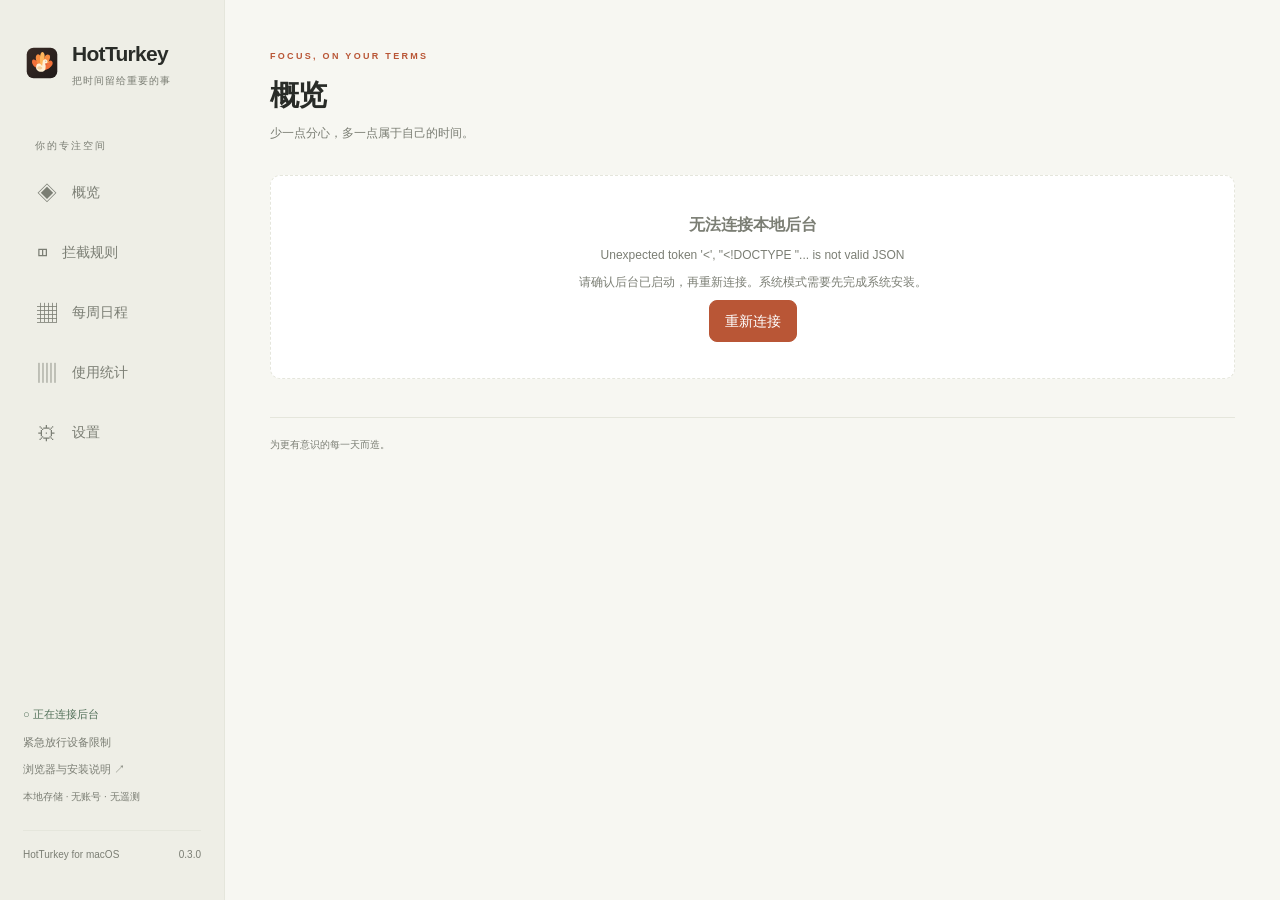
==== commit 080c64cf: "Add scheduled sleep with mandatory emergency recovery" ====
--- a/web/index.html
+++ b/web/index.html
@@ -1,5 +1,5 @@
 <!doctype html>
 <html lang="zh-CN"><head><meta charset="utf-8"><meta name="viewport" content="width=device-width,initial-scale=1"><title>HotTurkey · 专注于此刻</title><link rel="icon" href="icon.svg"><link rel="stylesheet" href="style.css"><script src="text-size.js" defer></script><script src="app.js" defer></script></head>
-<body><aside><a aria-label="HotTurkey 概览" class="brand" href="#overview"><img src="icon.svg" alt=""><span>HotTurkey<small>把时间留给重要的事</small></span></a><div class="nav-label">你的专注空间</div><nav><button aria-label="概览" data-page="overview">◈ <span>概览</span></button><button aria-label="拦截规则" data-page="blocks">◫ <span>拦截规则</span></button><button aria-label="每周日程" data-page="schedule">▦ <span>每周日程</span></button><button aria-label="使用统计" data-page="statistics">▥ <span>使用统计</span></button><button aria-label="设置" data-page="settings">⚙ <span>设置</span></button></nav><div class="sidebar-bottom"><div id="connection" class="connection">○ 正在连接后台</div><button class="subtle" data-action="setup">浏览器与安装说明 ↗</button><small>本地存储 · 无账号 · 无遥测</small><div class="version">HotTurkey for macOS <span>0.3.0</span></div></div></aside>
+<body><aside><a aria-label="HotTurkey 概览" class="brand" href="#overview"><img src="icon.svg" alt=""><span>HotTurkey<small>把时间留给重要的事</small></span></a><div class="nav-label">你的专注空间</div><nav><button aria-label="概览" data-page="overview">◈ <span>概览</span></button><button aria-label="拦截规则" data-page="blocks">◫ <span>拦截规则</span></button><button aria-label="每周日程" data-page="schedule">▦ <span>每周日程</span></button><button aria-label="使用统计" data-page="statistics">▥ <span>使用统计</span></button><button aria-label="设置" data-page="settings">⚙ <span>设置</span></button></nav><div class="sidebar-bottom"><div id="connection" class="connection">○ 正在连接后台</div><button class="subtle" data-action="device-emergency">紧急放行设备限制</button><button class="subtle" data-action="setup">浏览器与安装说明 ↗</button><small>本地存储 · 无账号 · 无遥测</small><div class="version">HotTurkey for macOS <span>0.3.0</span></div></div></aside>
 <main><header><div><span class="eyebrow" id="eyebrow">FOCUS, ON YOUR TERMS</span><h1 id="title">概览</h1><p id="subtitle">少一点分心，多一点属于自己的时间。</p></div><div id="header-actions"></div></header><div id="content"><div class="loading">正在连接你的专注空间…</div></div><footer>为更有意识的每一天而造。<span id="clock"></span></footer></main>
 <dialog id="modal"><div id="modal-body"></div></dialog><div id="toast" role="status"></div></body></html>
